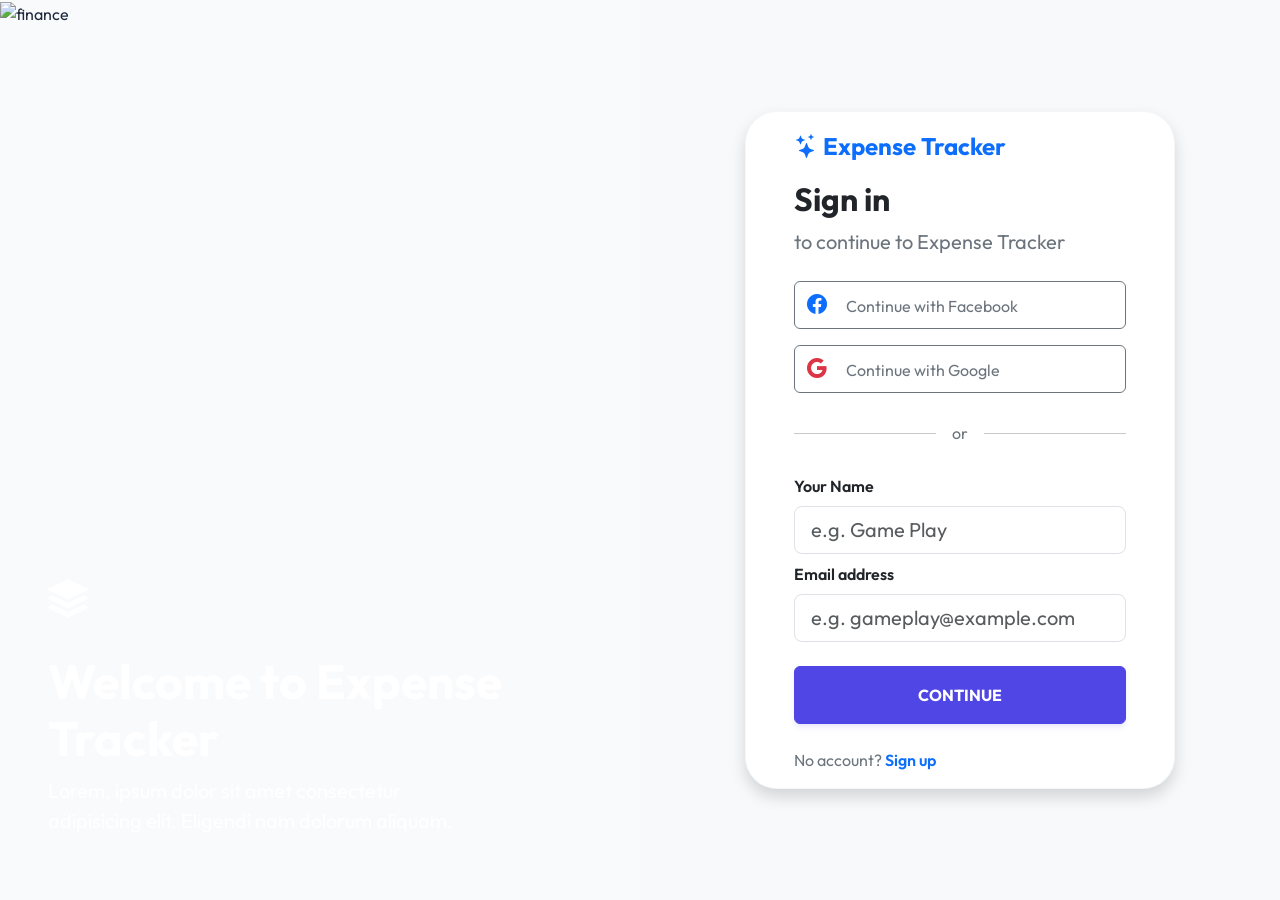
==== signin.html @ f02f4606 "Initial commit" ====
<!DOCTYPE html>
<html lang="en">
<head>
  <meta charset="UTF-8">
  <meta name="viewport" content="width=device-width, initial-scale=1.0">

  <title>Expense Tracker Sign In</title>

  <!-- Bootstrap CSS -->
  <link href="https://cdn.jsdelivr.net/npm/bootstrap@5.3.3/dist/css/bootstrap.min.css" rel="stylesheet">

  <!-- Bootstrap Icons -->
  <link rel="stylesheet" href="https://cdn.jsdelivr.net/npm/bootstrap-icons@1.11.3/font/bootstrap-icons.min.css">
  
  <!-- Custom Stylesheet -->
  <link rel="stylesheet" href="style.css">
</head>

<body>

  <div class="container-fluid vh-100">
    <div class="row h-100">

      <!-- Left Side -->
      <div class="col-lg-6 d-none d-lg-block position-relative p-0">

        <img 
          src="https://images.unsplash.com/photo-1554224155-6726b3ff858f?q=80&w=1200&auto=format&fit=crop"
          class="w-100 h-100 object-fit-cover"
          alt="finance"
        >

        <div class="position-absolute bottom-0 start-0 text-white p-5">

          <div class="mb-4">
            <i class="bi bi-stack fs-1"></i>
          </div>

          <h1 class="fw-bold display-5">
            Welcome to Expense Tracker
          </h1>

          <p class="fs-5 w-75">
            Lorem, ipsum dolor sit amet consectetur adipisicing elit.
            Eligendi nam dolorum aliquam.
          </p>

        </div>

      </div>

      <!-- Right Side -->
      <div class="col-lg-6 d-flex align-items-center justify-content-center bg-light">

        <div class="card border-0 shadow rounded-5 p-5 py-3" style="width: 430px;">

          <!-- Logo -->
          <div class="mb-3">
            <a class="navbar-brand fw-bold text-primary fs-4" href="#">
              <i class="bi bi-stars"></i> Expense Tracker
            </a>
          </div>

          <!-- Heading -->
          <h2 class="fw-bold mb-2">
            Sign in
          </h2>

          <p class="text-secondary fs-5 mb-4">
            to continue to Expense Tracker
          </p>

          <!-- Social Buttons -->
          <button class="btn btn-outline-secondary w-100 py-2 mb-3 text-start">
            <i class="bi bi-facebook text-primary fs-5 me-3"></i>
            Continue with Facebook
          </button>

          <button class="btn btn-outline-secondary w-100 py-2 text-start">
            <i class="bi bi-google text-danger fs-5 me-3"></i>
            Continue with Google
          </button>

          <!-- Divider -->
          <div class="d-flex align-items-center my-4">
            <hr class="w-100">
            <span class="px-3 text-secondary">or</span>
            <hr class="w-100">
          </div>

          <!-- Form -->
          <form id="signInForm">

            <div class="mb-2">
              <label class="form-label fw-semibold">
                Your Name
              </label>
              <input 
                type="text" 
                id="userName"
                class="form-control form-control-lg"
                placeholder="e.g. Game Play"
                required
              >
            </div>

            <div class="mb-4">
              <label class="form-label fw-semibold">
                Email address
              </label>
              <input 
                type="email" 
                id="userEmail"
                class="form-control form-control-lg"
                placeholder="e.g. gameplay@example.com"
                required
              >
            </div>
            
            <button type="submit" class="btn btn-primary w-100 py-3 fw-bold">CONTINUE</button>
          </form>

          <!-- Signup -->
          <p class="text-secondary mt-4 mb-0">
            No account?
            <a href="#" class="text-decoration-none fw-semibold">
              Sign up
            </a>
          </p>

        </div>

      </div>

    </div>
  </div>

  <!-- Bootstrap JS -->
  <script src="https://cdn.jsdelivr.net/npm/bootstrap@5.3.3/dist/js/bootstrap.bundle.min.js"></script>
  
  <!-- Custom JS -->
  <script src="script.js"></script>
  <script>
    document.getElementById('signInForm').addEventListener('submit', function(e) {
      e.preventDefault();
      const name = document.getElementById('userName').value.trim();
      const email = document.getElementById('userEmail').value.trim();

      if (!name || !email) {
        return;
      }

      DB.saveUser({ name, email });
      window.location.href = 'dashboard.html';
    });
  </script>

</body>
</html>
---- style.css ----
@import url('https://fonts.googleapis.com/css2?family=Outfit:wght@300;400;500;600;700;800&display=swap');

:root {
  --primary-color: #4f46e5;
  --primary-hover: #4338ca;
  --primary-light: #e0e7ff;
  --bg-light: #f8fafc;
  --card-shadow: 0 10px 15px -3px rgba(0, 0, 0, 0.05), 0 4px 6px -2px rgba(0, 0, 0, 0.02);
  --card-shadow-hover: 0 20px 25px -5px rgba(0, 0, 0, 0.1), 0 10px 10px -5px rgba(0, 0, 0, 0.04);
}

body {
  font-family: 'Outfit', sans-serif;
  background-color: var(--bg-light);
  color: #1e293b;
}

/* Sidebar Styling */
.sidebar-menu a.btn {
  border-radius: 12px;
  transition: all 0.2s ease;
  font-weight: 500;
  color: #64748b;
  border: none;
}

.sidebar-menu a.btn:hover {
  background-color: #f1f5f9;
  color: var(--primary-color);
  transform: translateX(4px);
}

.sidebar-menu a.btn.active {
  background-color: var(--primary-color) !important;
  color: white !important;
  box-shadow: 0 4px 12px rgba(79, 70, 229, 0.25);
}

/* Card Styling */
.card {
  transition: transform 0.25s ease, box-shadow 0.25s ease;
  border: 1px solid rgba(241, 245, 249, 0.8) !important;
}

.card:hover {
  transform: translateY(-4px);
  box-shadow: var(--card-shadow-hover) !important;
}

/* Custom Interactive Budget Creation Card */
.create-budget-card {
  border: 2px dashed #cbd5e1 !important;
  background-color: transparent;
  transition: all 0.25s ease;
}

.create-budget-card:hover {
  border-color: var(--primary-color) !important;
  background-color: rgba(79, 70, 229, 0.02);
  cursor: pointer;
}

/* Chart Styles */
.chart-bar-container {
  display: flex;
  flex-direction: column;
  align-items: center;
  flex: 1;
  max-width: 80px;
}

.chart-bar {
  width: 100%;
  border-top-left-radius: 8px;
  border-top-right-radius: 8px;
  background: linear-gradient(180deg, var(--primary-color) 0%, #818cf8 100%);
  transition: height 0.8s cubic-bezier(0.4, 0, 0.2, 1);
  position: relative;
  cursor: pointer;
}

.chart-bar:hover {
  background: linear-gradient(180deg, var(--primary-hover) 0%, #6366f1 100%);
}

.chart-bar::after {
  content: attr(data-tooltip);
  position: absolute;
  top: -35px;
  left: 50%;
  transform: translateX(-50%) scale(0.8);
  background-color: #1e293b;
  color: white;
  padding: 4px 8px;
  border-radius: 6px;
  font-size: 12px;
  font-weight: 600;
  opacity: 0;
  pointer-events: none;
  transition: all 0.15s ease;
  white-space: nowrap;
  box-shadow: 0 4px 6px rgba(0,0,0,0.1);
}

.chart-bar:hover::after {
  opacity: 1;
  transform: translateX(-50%) scale(1);
}

/* Modal styling */
.modal-content {
  backdrop-filter: blur(20px);
  background-color: rgba(255, 255, 255, 0.95);
  box-shadow: 0 25px 50px -12px rgba(0, 0, 0, 0.15);
}

/* Emoji Picker Button and Popover */
.emoji-btn {
  width: 60px;
  height: 60px;
  border-radius: 16px;
  font-size: 28px;
  display: flex;
  align-items: center;
  justify-content: center;
  cursor: pointer;
  border: 2px solid #e2e8f0;
  background-color: white;
  transition: all 0.2s ease;
}

.emoji-btn:hover {
  border-color: var(--primary-color);
  background-color: #f5f3ff;
}

.emoji-picker-popover {
  display: none;
  position: absolute;
  z-index: 1050;
  background-color: white;
  border: 1px solid #e2e8f0;
  border-radius: 16px;
  padding: 12px;
  box-shadow: 0 10px 25px -5px rgba(0, 0, 0, 0.1);
  grid-template-columns: repeat(6, 1fr);
  gap: 8px;
  max-width: 250px;
}

.emoji-picker-popover.show {
  display: grid;
}

.emoji-picker-popover span {
  font-size: 24px;
  padding: 6px;
  border-radius: 8px;
  cursor: pointer;
  text-align: center;
  transition: background-color 0.1s ease;
}

.emoji-picker-popover span:hover {
  background-color: #f1f5f9;
}

/* Progress bar animation */
.progress-bar {
  background-color: var(--primary-color);
  transition: width 0.6s ease;
}

.progress-bar.over-budget {
  background-color: #ef4444;
}

/* Tables styling */
.table th {
  font-weight: 600;
  color: #475569;
}

.table td {
  color: #334155;
}

.delete-btn {
  transition: none;
}

/* Remove hover transform/color for action buttons (keep clickable) */
.delete-btn:hover {
  transform: none !important;
  color: inherit !important;
  background-color: transparent !important;
  box-shadow: none !important;
}

/* Primary buttons override */
.btn-primary {
  background-color: var(--primary-color);
  border-color: var(--primary-color);
  box-shadow: 0 4px 6px -1px rgba(79, 70, 229, 0.1), 0 2px 4px -1px rgba(79, 70, 229, 0.06);
}

.btn-primary:hover, .btn-primary:focus, .btn-primary:active {
  background-color: var(--primary-hover) !important;
  border-color: var(--primary-hover) !important;
}
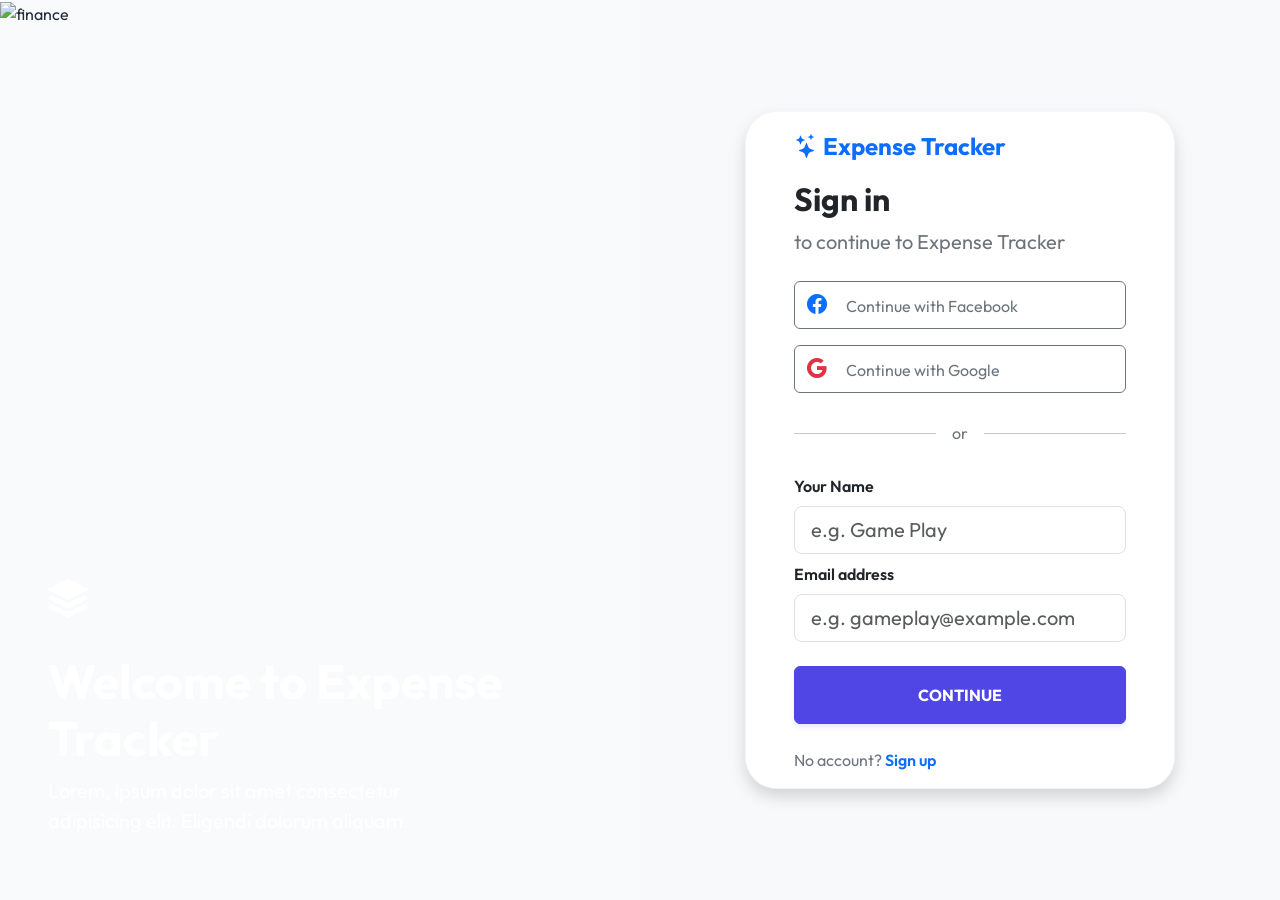
==== commit 476ae635: "First commit" ====
--- a/signin.html
+++ b/signin.html
@@ -42,7 +42,7 @@
 
           <p class="fs-5 w-75">
             Lorem, ipsum dolor sit amet consectetur adipisicing elit.
-            Eligendi nam dolorum aliquam.
+            Eligendi dolorum aliquam.
           </p>
 
         </div>
